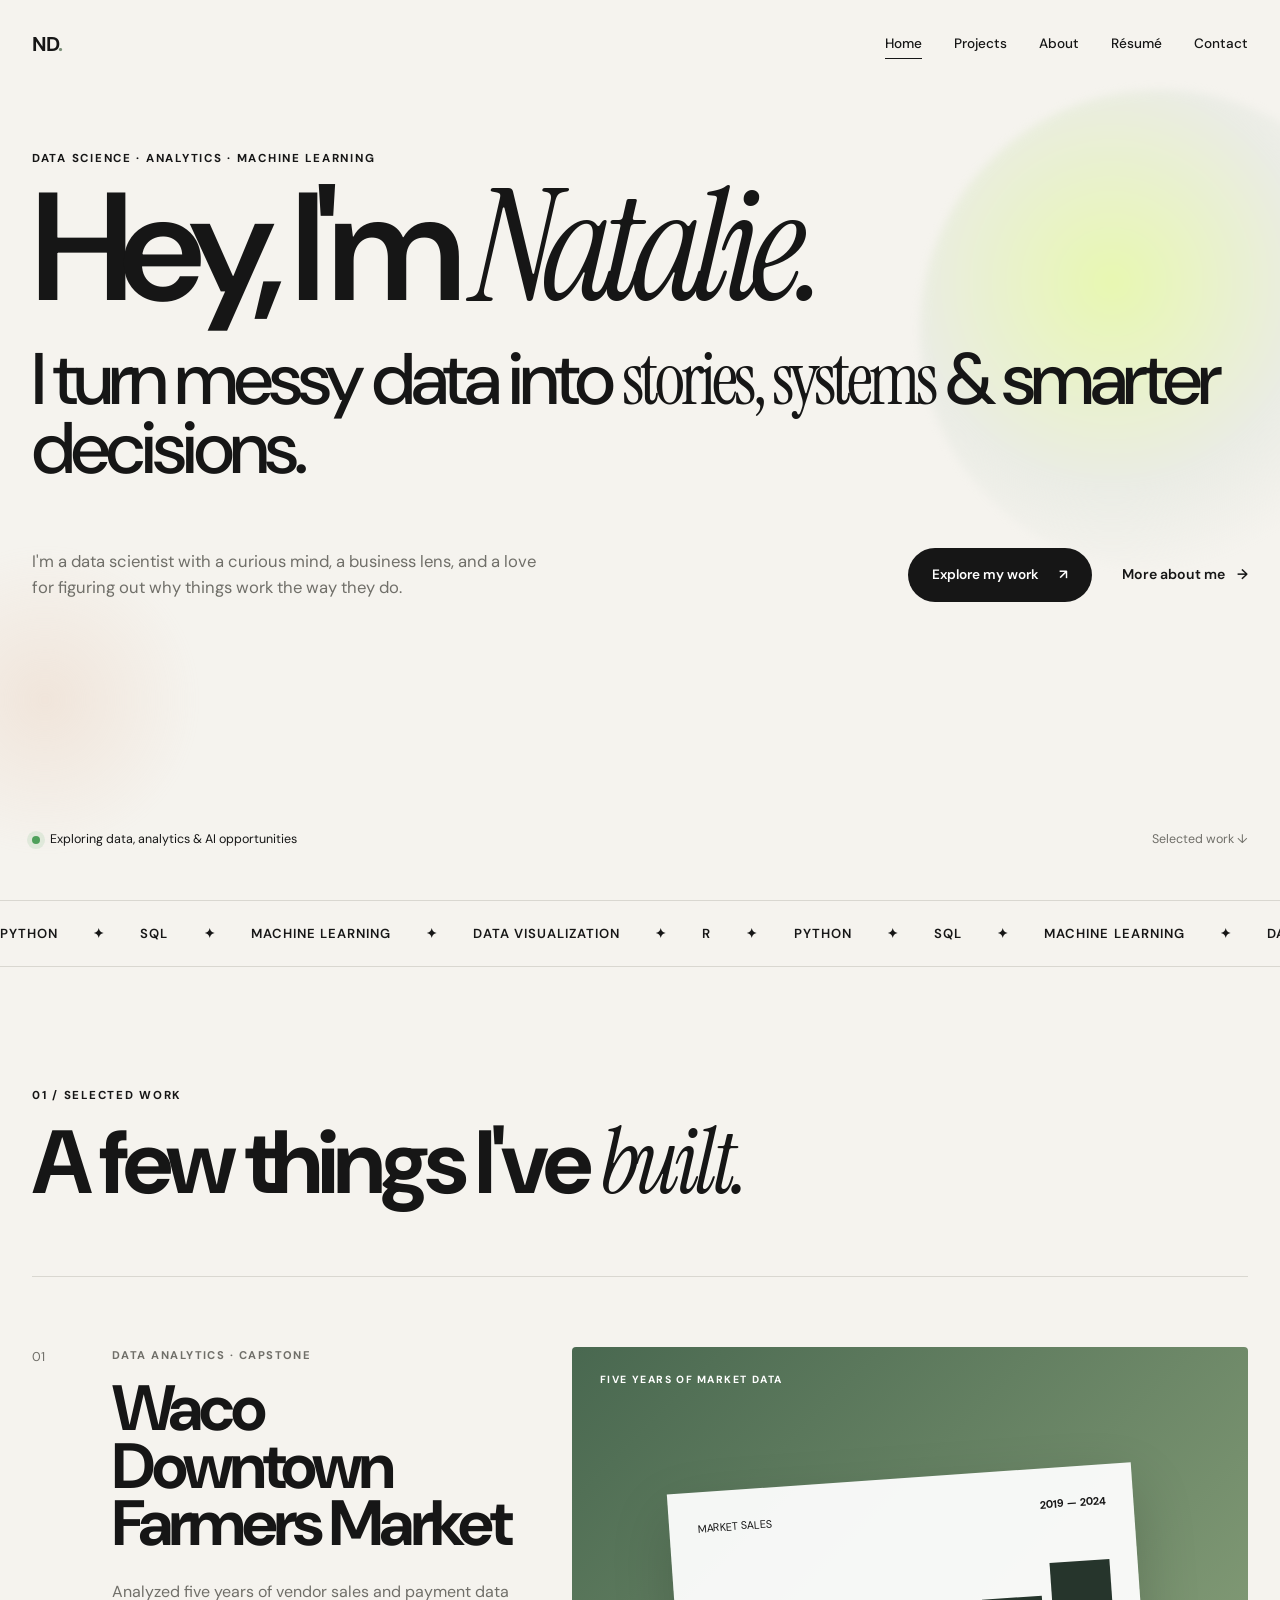
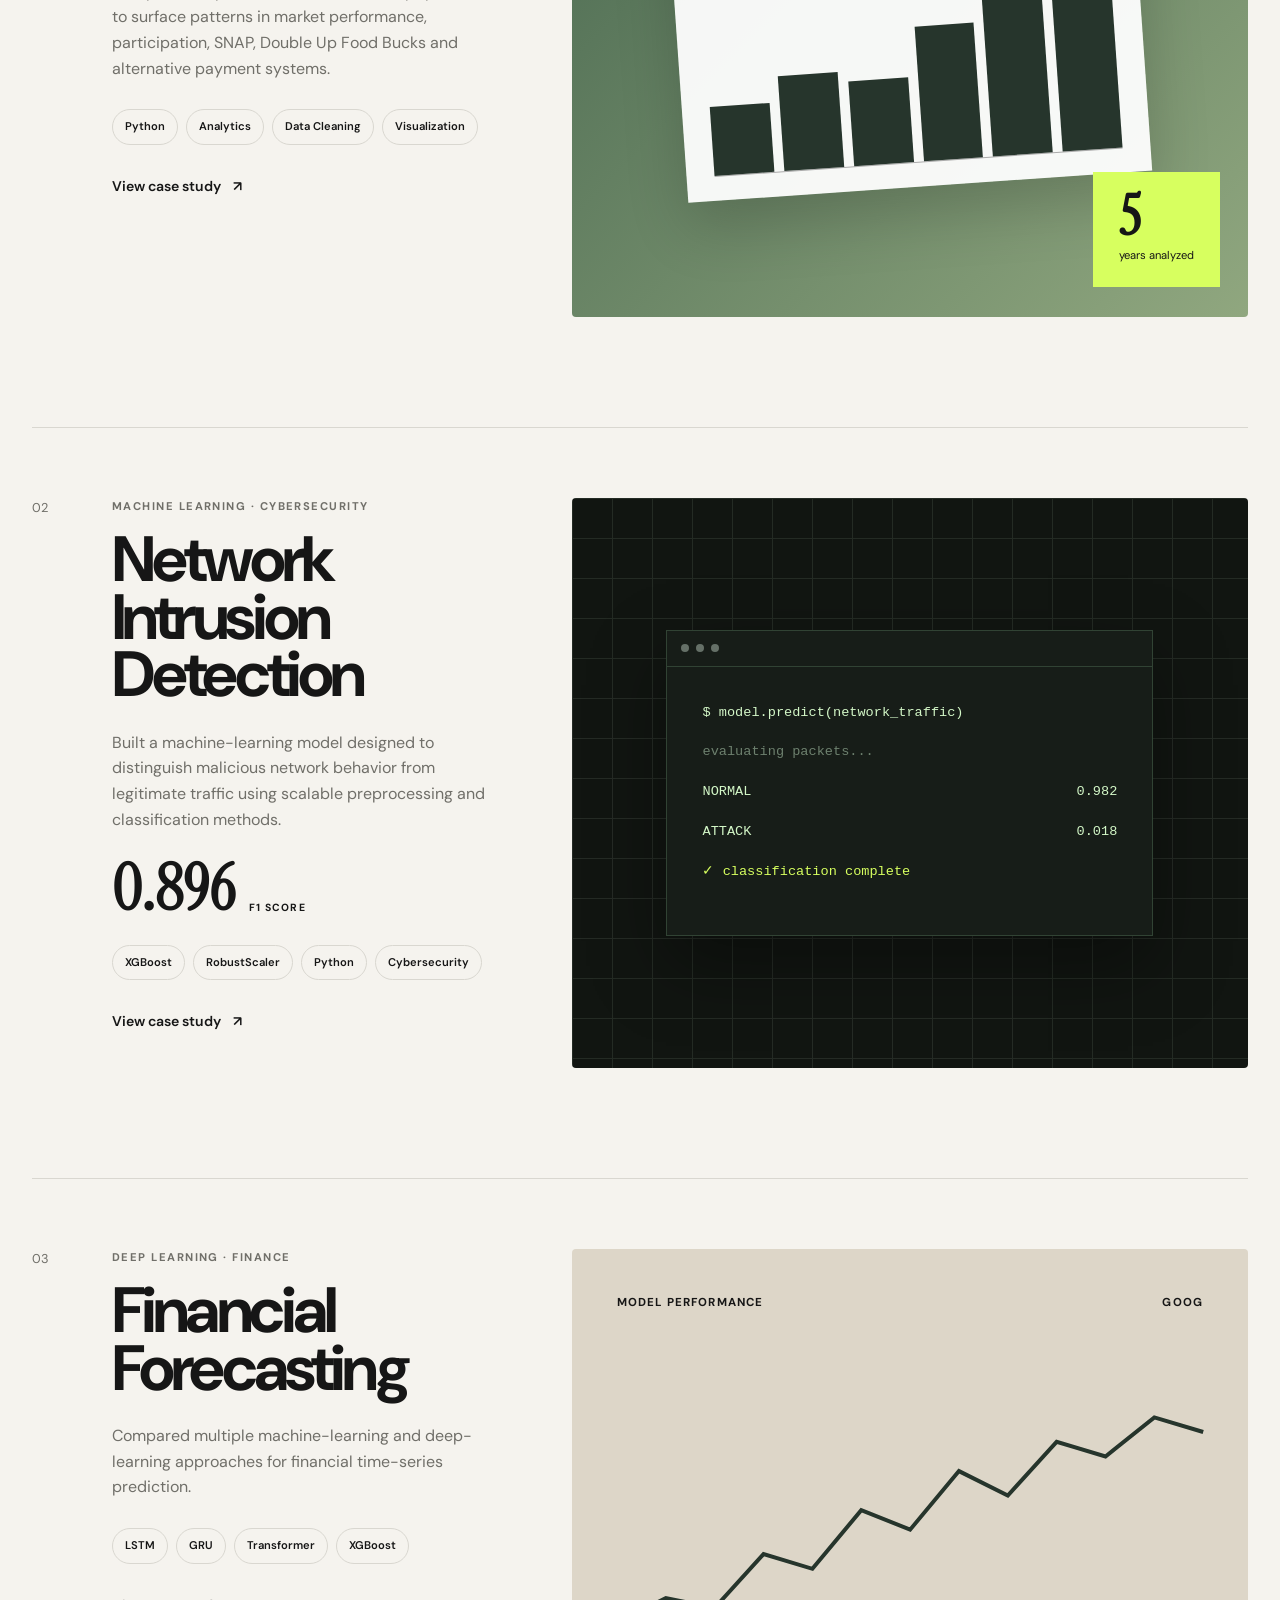
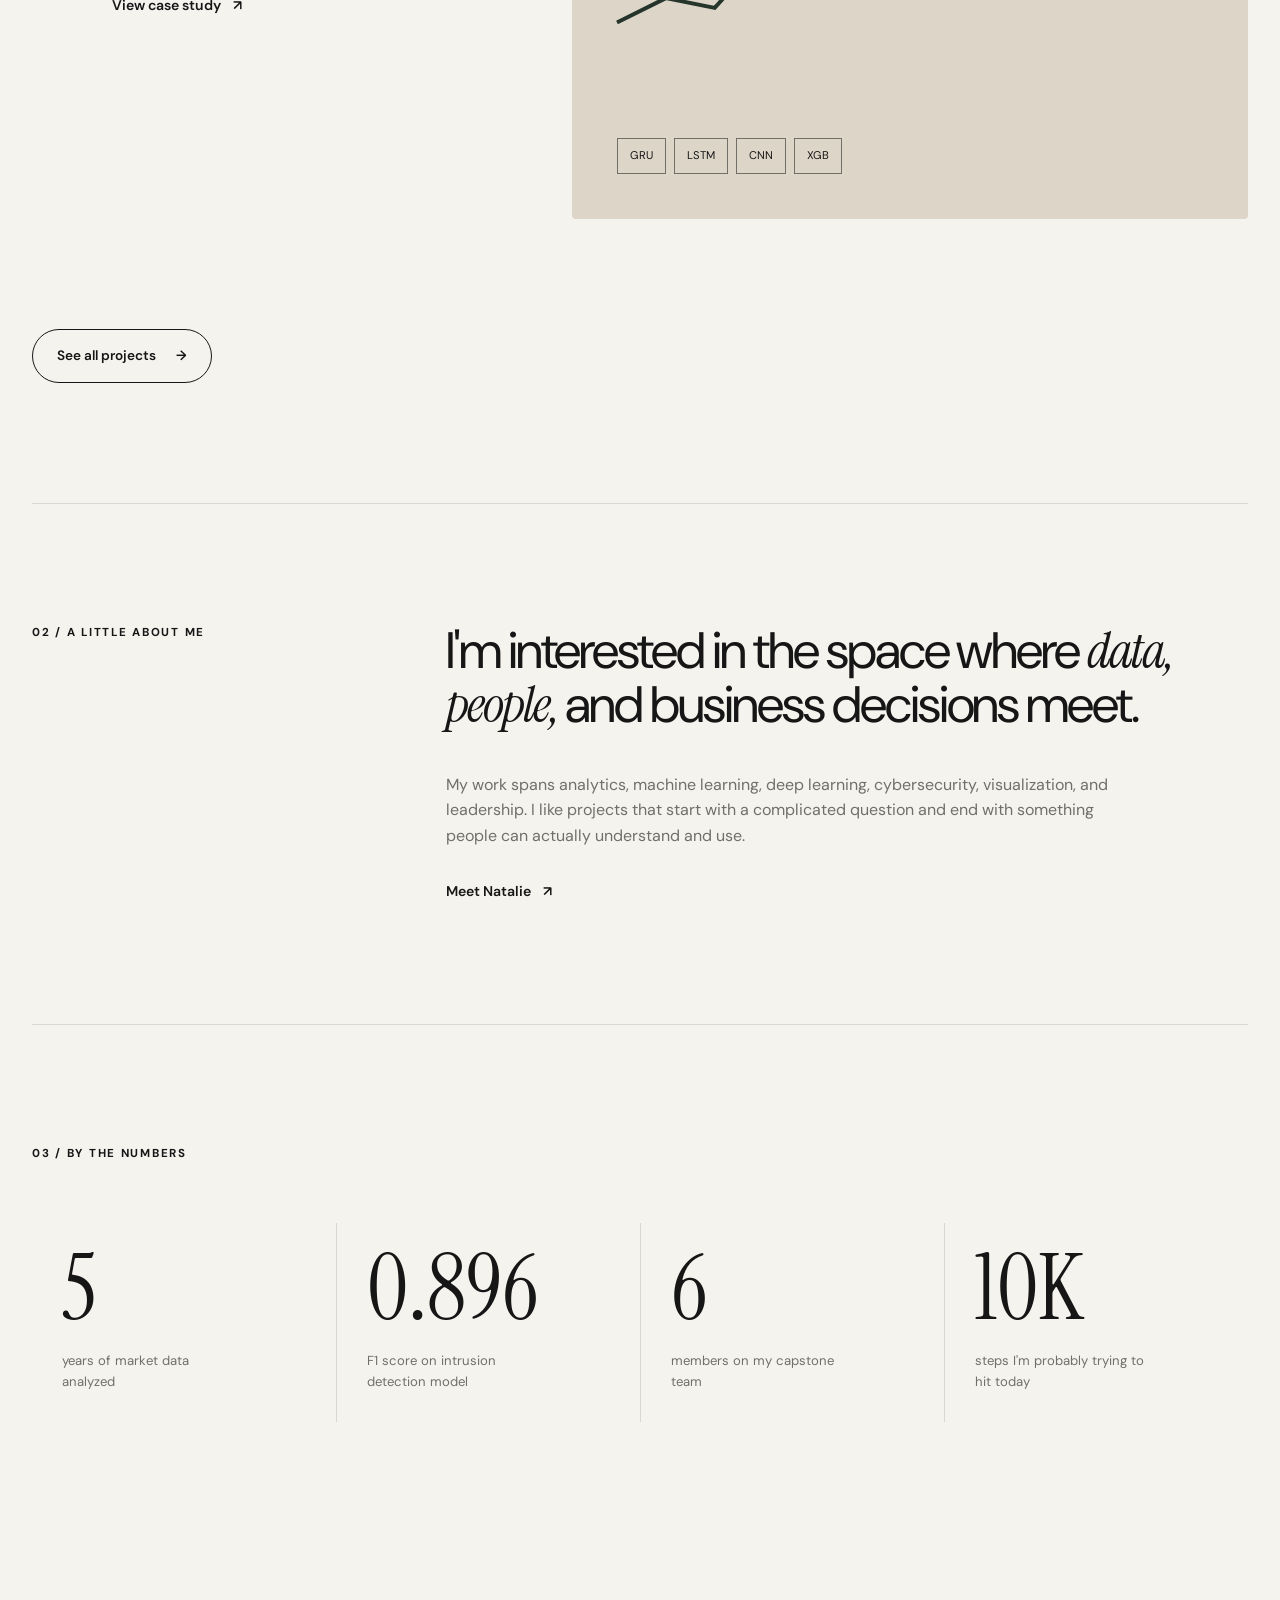
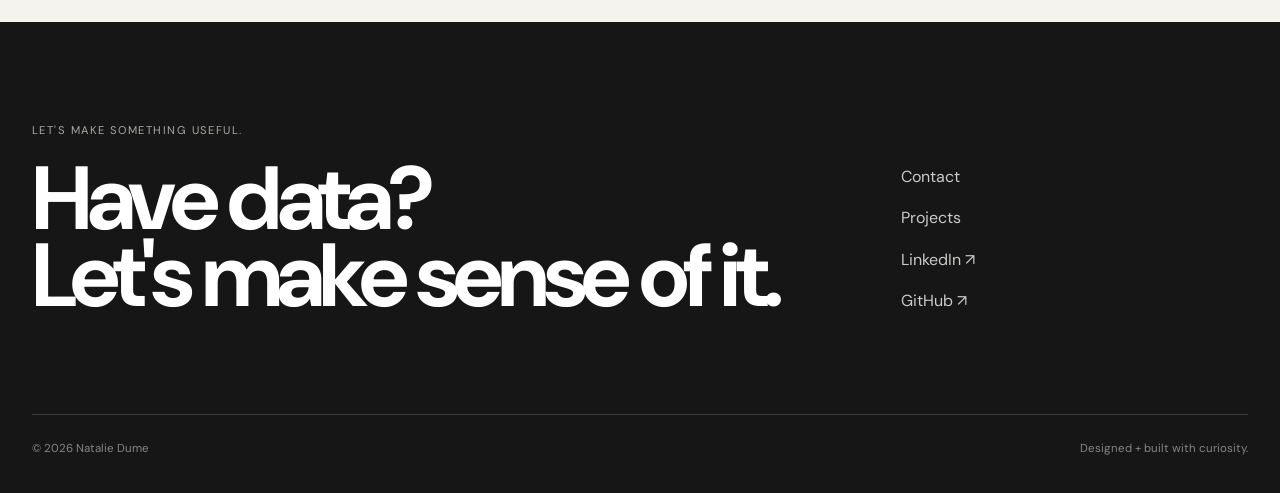
==== index.html @ fc9cfb9f "Add files via upload" ====
<!DOCTYPE html>
    <html lang="en">

    <head>
        <meta charset="UTF-8">

        <meta
            name="viewport"
            content="width=device-width, initial-scale=1.0"
        >

        <title>Natalie Dume | Data Scientist</title>

        <meta
            name="description"
            content="Portfolio of Natalie Dume — data science, analytics and machine learning."
        >

        <meta name="author" content="Natalie Dume">
        <meta name="robots" content="index, follow">
        <meta name="theme-color" content="#f5f3ee">
        <meta property="og:title" content="Natalie Dume | Data Scientist">
        <meta property="og:description" content="Portfolio of Natalie Dume — data science, analytics and machine learning.">
        <meta property="og:type" content="website">

        <link rel="preconnect" href="https://fonts.googleapis.com">
        <link rel="preconnect" href="https://fonts.gstatic.com" crossorigin>

        <link
            href="https://fonts.googleapis.com/css2?family=DM+Sans:wght@400;500;600;700&family=Instrument+Serif:ital@0;1&display=swap"
            rel="stylesheet"
        >

        <link rel="stylesheet" href="style.css">
    </head>

    <body>

        <a class="skip-link" href="#main-content">Skip to content</a>


    <header class="site-header">
        <div class="nav-container">
            <a href="index.html" class="logo" aria-label="Natalie Dume home">
                ND<span>.</span>
            </a>

            <button
                class="menu-button"
                id="menuButton"
                aria-label="Open navigation"
                aria-expanded="false"
            >
                <span></span>
                <span></span>
            </button>

            <nav class="nav-links" id="navLinks">

        <a href="index.html" class="nav-link active">
            Home
        </a>

        <a href="projects.html" class="nav-link ">
            Projects
        </a>

        <a href="about.html" class="nav-link ">
            About
        </a>

        <a href="resume.html" class="nav-link ">
            Résumé
        </a>

        <a href="contact.html" class="nav-link ">
            Contact
        </a>

            </nav>
        </div>
    </header>


        <main id="main-content">

<section class="hero">

    <div class="hero-orb hero-orb-one"></div>
    <div class="hero-orb hero-orb-two"></div>

    <div class="hero-content reveal">

        <p class="eyebrow hero-eyebrow">
            DATA SCIENCE · ANALYTICS · MACHINE LEARNING
        </p>

        <h1>
            Hey, I'm
            <span class="serif italic">Natalie.</span>
        </h1>

        <h2>
            I turn messy data into
            <span class="serif">stories, systems</span>
            & smarter decisions.
        </h2>

        <div class="hero-bottom">

            <p class="hero-description">
                I'm a data scientist with a curious mind,
                a business lens, and a love for figuring out
                why things work the way they do.
            </p>

            <div class="hero-actions">

                <a href="projects.html" class="button button-dark">
                    Explore my work
                    <span>↗</span>
                </a>

                <a href="about.html" class="text-link">
                    More about me
                    <span>→</span>
                </a>

            </div>

        </div>

    </div>

    <div class="hero-footer reveal">

        <div class="availability">
            <span class="status-dot"></span>
            Exploring data, analytics & AI opportunities
        </div>

        <a href="#selected-work" class="scroll-link">
            Selected work ↓
        </a>

    </div>

</section>


<section class="marquee-section">

    <div class="marquee">
        <div class="marquee-track">

            <span>PYTHON</span>
            <span>✦</span>
            <span>SQL</span>
            <span>✦</span>
            <span>MACHINE LEARNING</span>
            <span>✦</span>
            <span>DATA VISUALIZATION</span>
            <span>✦</span>
            <span>R</span>
            <span>✦</span>

            <span>PYTHON</span>
            <span>✦</span>
            <span>SQL</span>
            <span>✦</span>
            <span>MACHINE LEARNING</span>
            <span>✦</span>
            <span>DATA VISUALIZATION</span>
            <span>✦</span>
            <span>R</span>
            <span>✦</span>

        </div>
    </div>

</section>


<section class="selected-work section" id="selected-work">

    <div class="section-heading reveal">

        <p class="eyebrow">
            01 / SELECTED WORK
        </p>

        <h2>
            A few things I've
            <span class="serif italic">built.</span>
        </h2>

    </div>


    <!-- PROJECT 1 -->

    <article class="featured-project reveal">

        <div class="featured-project-copy">

            <div class="project-number">
                01
            </div>

            <div>

                <p class="project-type">
                    DATA ANALYTICS · CAPSTONE
                </p>

                <h3>
                    Waco Downtown<br>
                    Farmers Market
                </h3>

                <p>
                    Analyzed five years of vendor sales and
                    payment data to surface patterns in market
                    performance, participation, SNAP, Double Up
                    Food Bucks and alternative payment systems.
                </p>

                <div class="tags">
                    <span>Python</span>
                    <span>Analytics</span>
                    <span>Data Cleaning</span>
                    <span>Visualization</span>
                </div>

                <a href="projects.html#farmers-market" class="arrow-link">
                    View case study
                    <span>↗</span>
                </a>

            </div>

        </div>


        <div class="project-visual farmers-visual">

            <div class="visual-label">
                FIVE YEARS OF MARKET DATA
            </div>

            <div class="chart-card">

                <div class="chart-top">
                    <span>MARKET SALES</span>
                    <strong>2019 — 2024</strong>
                </div>

                <div class="bar-chart">
                    <span style="height: 35%"></span>
                    <span style="height: 48%"></span>
                    <span style="height: 43%"></span>
                    <span style="height: 68%"></span>
                    <span style="height: 79%"></span>
                    <span style="height: 95%"></span>
                </div>

            </div>

            <div class="floating-stat">
                <strong>5</strong>
                <span>years analyzed</span>
            </div>

        </div>

    </article>


    <!-- PROJECT 2 -->

    <article class="featured-project reverse reveal">

        <div class="featured-project-copy">

            <div class="project-number">
                02
            </div>

            <div>

                <p class="project-type">
                    MACHINE LEARNING · CYBERSECURITY
                </p>

                <h3>
                    Network Intrusion<br>
                    Detection
                </h3>

                <p>
                    Built a machine-learning model designed to
                    distinguish malicious network behavior from
                    legitimate traffic using scalable preprocessing
                    and classification methods.
                </p>

                <div class="big-stat">
                    <strong>0.896</strong>
                    <span>F1 SCORE</span>
                </div>

                <div class="tags">
                    <span>XGBoost</span>
                    <span>RobustScaler</span>
                    <span>Python</span>
                    <span>Cybersecurity</span>
                </div>

                <a href="projects.html#intrusion" class="arrow-link">
                    View case study
                    <span>↗</span>
                </a>

            </div>

        </div>


        <div class="project-visual cyber-visual">

            <div class="terminal">

                <div class="terminal-header">
                    <span></span>
                    <span></span>
                    <span></span>
                </div>

                <div class="terminal-body">

                    <p>$ model.predict(network_traffic)</p>
                    <p class="terminal-muted">
                        evaluating packets...
                    </p>

                    <p>
                        NORMAL
                        <span class="terminal-value">0.982</span>
                    </p>

                    <p>
                        ATTACK
                        <span class="terminal-value">0.018</span>
                    </p>

                    <p class="terminal-success">
                        ✓ classification complete
                    </p>

                </div>

            </div>

            <div class="network-grid"></div>

        </div>

    </article>


    <!-- PROJECT 3 -->

    <article class="featured-project reveal">

        <div class="featured-project-copy">

            <div class="project-number">
                03
            </div>

            <div>

                <p class="project-type">
                    DEEP LEARNING · FINANCE
                </p>

                <h3>
                    Financial<br>
                    Forecasting
                </h3>

                <p>
                    Compared multiple machine-learning and
                    deep-learning approaches for financial
                    time-series prediction.
                </p>

                <div class="tags">
                    <span>LSTM</span>
                    <span>GRU</span>
                    <span>Transformer</span>
                    <span>XGBoost</span>
                </div>

                <a href="projects.html#finance" class="arrow-link">
                    View case study
                    <span>↗</span>
                </a>

            </div>

        </div>


        <div class="project-visual finance-visual">

            <div class="finance-header">
                <span>MODEL PERFORMANCE</span>
                <span>GOOG</span>
            </div>

            <svg
                viewBox="0 0 600 300"
                class="line-chart"
                aria-label="Decorative financial chart"
            >
                <polyline
                    points="
                    0,250
                    50,225
                    100,235
                    150,180
                    200,195
                    250,135
                    300,155
                    350,95
                    400,120
                    450,65
                    500,80
                    550,40
                    600,55
                    "
                />
            </svg>

            <div class="model-chips">
                <span>GRU</span>
                <span>LSTM</span>
                <span>CNN</span>
                <span>XGB</span>
            </div>

        </div>

    </article>


    <div class="center-button reveal">

        <a href="projects.html" class="button button-outline">
            See all projects
            <span>→</span>
        </a>

    </div>

</section>


<section class="home-about section">

    <div class="home-about-grid reveal">

        <p class="eyebrow">
            02 / A LITTLE ABOUT ME
        </p>

        <div>

            <p class="large-copy">
                I'm interested in the space where
                <span class="serif italic">data, people,</span>
                and business decisions meet.
            </p>

            <p class="home-about-description">
                My work spans analytics, machine learning,
                deep learning, cybersecurity, visualization,
                and leadership. I like projects that start with
                a complicated question and end with something
                people can actually understand and use.
            </p>

            <a href="about.html" class="arrow-link">
                Meet Natalie
                <span>↗</span>
            </a>

        </div>

    </div>

</section>


<section class="numbers-section section">

    <p class="eyebrow reveal">
        03 / BY THE NUMBERS
    </p>

    <div class="numbers-grid">

        <div class="number-item reveal">
            <strong data-count="5">5</strong>
            <p>years of market data analyzed</p>
        </div>

        <div class="number-item reveal">
            <strong>0.896</strong>
            <p>F1 score on intrusion detection model</p>
        </div>

        <div class="number-item reveal">
            <strong>6</strong>
            <p>members on my capstone team</p>
        </div>

        <div class="number-item reveal">
            <strong>10K</strong>
            <p>steps I'm probably trying to hit today</p>
        </div>

    </div>

</section>

        </main>


    <footer class="site-footer">
        <div class="footer-inner">

            <div>
                <p class="footer-eyebrow">LET'S MAKE SOMETHING USEFUL.</p>
                <h2>Have data?<br>Let's make sense of it.</h2>
            </div>

            <div class="footer-links">
                <a href="contact.html">Contact</a>
                <a href="projects.html">Projects</a>

                <!-- Replace # with your real LinkedIn -->
                <a href="https://www.linkedin.com/in/nataliedume" target="_blank" rel="noopener noreferrer">LinkedIn ↗</a>

                <!-- Replace # with your real GitHub -->
                <a href="https://github.com/nataliedume" target="_blank" rel="noopener noreferrer">GitHub ↗</a>
            </div>

        </div>

        <div class="footer-bottom">
            <p>© <span id="year"></span> Natalie Dume</p>
            <p>Designed + built with curiosity.</p>
        </div>
    </footer>


        <script src="script.js"></script>

    </body>
    </html>
---- style.css ----
/* ==========================================================
   NATALIE DUME — PORTFOLIO
   ========================================================== */


/* =======================
   VARIABLES
   ======================= */

:root {
    --bg: #f5f3ee;
    --bg-light: #fbfaf7;
    --text: #161616;
    --muted: #706f69;
    --border: #d9d7d0;

    --sage: #7a8f78;
    --sage-light: #dce3d9;
    --forest: #26352c;

    --lime: #d7ff5f;

    --white: #ffffff;
    --black: #111111;

    --serif: "Instrument Serif", Georgia, serif;
    --sans: "DM Sans", Arial, sans-serif;

    --max-width: 1440px;
}


/* =======================
   RESET
   ======================= */

* {
    box-sizing: border-box;
    margin: 0;
    padding: 0;
}

html {
    scroll-behavior: smooth;
}

body {
    font-family: var(--sans);
    background: var(--bg);
    color: var(--text);
    line-height: 1.6;
    overflow-x: hidden;
}

a {
    color: inherit;
    text-decoration: none;
}

button {
    font: inherit;
}

img {
    max-width: 100%;
}

::selection {
    background: var(--lime);
    color: var(--black);
}


/* =======================
   TYPOGRAPHY
   ======================= */

.serif {
    font-family: var(--serif);
    font-weight: 400;
}

.italic {
    font-style: italic;
}

.eyebrow {
    font-size: 0.72rem;
    font-weight: 700;
    letter-spacing: 0.15em;
    text-transform: uppercase;
}

.large-copy {
    font-size: clamp(2rem, 4vw, 4.5rem);
    line-height: 1.05;
    letter-spacing: -0.04em;
}


/* =======================
   NAVIGATION
   ======================= */

.site-header {
    position: fixed;
    top: 0;
    left: 0;
    right: 0;
    z-index: 1000;

    transition:
        background 0.3s ease,
        border-color 0.3s ease,
        backdrop-filter 0.3s ease;
}

.site-header.scrolled {
    background: rgba(245, 243, 238, 0.82);
    backdrop-filter: blur(18px);
    -webkit-backdrop-filter: blur(18px);
    border-bottom: 1px solid rgba(0, 0, 0, 0.07);
}

.nav-container {
    width: min(calc(100% - 64px), var(--max-width));
    margin: auto;
    height: 88px;

    display: flex;
    align-items: center;
    justify-content: space-between;
}

.logo {
    font-size: 1.25rem;
    font-weight: 700;
    letter-spacing: -0.04em;
}

.logo span {
    color: var(--sage);
}

.nav-links {
    display: flex;
    align-items: center;
    gap: 32px;
}

.nav-link {
    font-size: 0.85rem;
    font-weight: 500;

    position: relative;
}

.nav-link::after {
    content: "";
    position: absolute;

    left: 0;
    bottom: -4px;

    width: 100%;
    height: 1px;

    background: var(--text);

    transform: scaleX(0);
    transform-origin: right;

    transition: transform 0.25s ease;
}

.nav-link:hover::after,
.nav-link.active::after {
    transform: scaleX(1);
    transform-origin: left;
}

.menu-button {
    display: none;

    width: 40px;
    height: 40px;

    border: 0;
    background: transparent;

    cursor: pointer;
}

.menu-button span {
    display: block;
    width: 24px;
    height: 1px;
    background: var(--text);

    margin: 6px auto;

    transition: 0.3s;
}


/* =======================
   GENERIC LAYOUT
   ======================= */

.section {
    width: min(calc(100% - 64px), var(--max-width));
    margin: auto;
    padding: 120px 0;
}

.section-heading {
    margin-bottom: 72px;
}

.section-heading h2 {
    max-width: 950px;

    font-size: clamp(3.5rem, 7vw, 8rem);
    line-height: 0.9;
    letter-spacing: -0.06em;

    margin-top: 18px;
}


/* =======================
   BUTTONS / LINKS
   ======================= */

.button {
    min-height: 54px;
    padding: 0 24px;

    display: inline-flex;
    align-items: center;
    justify-content: center;
    gap: 20px;

    border-radius: 100px;

    font-size: 0.85rem;
    font-weight: 600;

    transition:
        transform 0.2s ease,
        background 0.2s ease,
        color 0.2s ease;
}

.button:hover {
    transform: translateY(-3px);
}

.button-dark {
    background: var(--text);
    color: var(--white);
}

.button-dark:hover {
    background: var(--forest);
}

.button-outline {
    border: 1px solid var(--text);
}

.button-outline:hover {
    background: var(--text);
    color: white;
}

.text-link,
.arrow-link {
    display: inline-flex;
    align-items: center;
    gap: 12px;

    font-size: 0.88rem;
    font-weight: 600;
}

.text-link span,
.arrow-link span {
    transition: transform 0.2s ease;
}

.text-link:hover span,
.arrow-link:hover span {
    transform: translate(4px, -2px);
}


/* =======================
   HERO
   ======================= */

.hero {
    min-height: 100svh;
    position: relative;

    display: flex;
    flex-direction: column;
    justify-content: center;

    padding:
        150px max(32px, calc((100vw - var(--max-width)) / 2))
        50px;

    overflow: hidden;
}

.hero-content,
.hero-footer {
    position: relative;
    z-index: 2;
}

.hero-eyebrow {
    margin-bottom: 22px;
}

.hero h1 {
    font-size: clamp(4.8rem, 12vw, 12.5rem);
    line-height: 0.76;
    letter-spacing: -0.075em;
    font-weight: 600;
}

.hero h2 {
    max-width: 1200px;

    font-size: clamp(2.3rem, 5.7vw, 6.2rem);
    line-height: 0.95;
    letter-spacing: -0.055em;
    font-weight: 500;

    margin-top: 38px;
}

.hero-bottom {
    margin-top: 64px;

    display: grid;
    grid-template-columns: 1fr 1fr;
    gap: 60px;
}

.hero-description {
    max-width: 520px;

    font-size: clamp(1rem, 1.3vw, 1.25rem);
    color: var(--muted);
}

.hero-actions {
    display: flex;
    align-items: center;
    justify-content: flex-end;
    gap: 30px;
}

.hero-footer {
    margin-top: auto;
    padding-top: 80px;

    display: flex;
    justify-content: space-between;
    align-items: flex-end;

    font-size: 0.78rem;
}

.availability {
    display: flex;
    align-items: center;
    gap: 10px;
}

.status-dot {
    width: 8px;
    height: 8px;

    background: #4fa05b;
    border-radius: 50%;

    box-shadow: 0 0 0 5px rgba(79,160,91,.12);
}

.scroll-link {
    color: var(--muted);
}


/* decorative hero blobs */

.hero-orb {
    position: absolute;
    border-radius: 50%;
    filter: blur(5px);
    pointer-events: none;
}

.hero-orb-one {
    width: 480px;
    height: 480px;

    right: -120px;
    top: 10%;

    background:
        radial-gradient(
            circle at 40% 40%,
            var(--lime),
            var(--sage-light) 50%,
            transparent 73%
        );

    opacity: 0.42;

    animation: floatOrb 10s ease-in-out infinite;
}

.hero-orb-two {
    width: 310px;
    height: 310px;

    left: -110px;
    bottom: 5%;

    background:
        radial-gradient(
            circle,
            #e8cbb7,
            transparent 70%
        );

    opacity: 0.35;

    animation: floatOrb 12s ease-in-out infinite reverse;
}

@keyframes floatOrb {

    0%,
    100% {
        transform: translateY(0) scale(1);
    }

    50% {
        transform: translateY(-40px) scale(1.05);
    }
}


/* =======================
   MARQUEE
   ======================= */

.marquee-section {
    border-top: 1px solid var(--border);
    border-bottom: 1px solid var(--border);

    overflow: hidden;

    padding: 22px 0;
}

.marquee {
    overflow: hidden;
}

.marquee-track {
    width: max-content;

    display: flex;
    gap: 35px;

    font-size: 0.82rem;
    font-weight: 600;
    letter-spacing: 0.08em;

    animation: marquee 26s linear infinite;
}

@keyframes marquee {
    to {
        transform: translateX(-50%);
    }
}


/* =======================
   FEATURED PROJECTS
   ======================= */

.featured-project {
    display: grid;
    grid-template-columns: 0.85fr 1.15fr;
    gap: 40px;

    border-top: 1px solid var(--border);

    padding: 70px 0 110px;
}

.featured-project.reverse {
    grid-template-columns: 0.85fr 1.15fr;
}

.featured-project-copy {
    display: grid;
    grid-template-columns: 60px 1fr;
    gap: 20px;

    padding-right: 20px;
}

.project-number,
.case-number {
    color: var(--muted);
    font-size: 0.8rem;
}

.project-type {
    font-size: 0.7rem;
    letter-spacing: 0.13em;
    font-weight: 700;

    margin-bottom: 15px;
}

.featured-project-copy h3 {
    font-size: clamp(2.7rem, 5vw, 5.8rem);
    line-height: 0.9;
    letter-spacing: -0.06em;

    margin-bottom: 26px;
}

.featured-project-copy p {
    max-width: 480px;
    color: var(--muted);
}

.tags {
    display: flex;
    flex-wrap: wrap;
    gap: 8px;

    margin: 28px 0;
}

.tags span {
    padding: 8px 12px;

    border: 1px solid var(--border);
    border-radius: 100px;

    font-size: 0.7rem;
    font-weight: 600;
}

.project-visual {
    min-height: 570px;
    border-radius: 4px;

    position: relative;

    overflow: hidden;

    transition: transform 0.45s cubic-bezier(.2,.7,.2,1);
}

.project-visual:hover {
    transform: scale(0.985);
}


/* Farmers market */

.farmers-visual {
    background:
        linear-gradient(
            135deg,
            #496850,
            #90a77f
        );

    padding: 40px;

    display: flex;
    align-items: center;
    justify-content: center;
}

.visual-label {
    position: absolute;

    top: 25px;
    left: 28px;

    color: white;

    font-size: 0.65rem;
    font-weight: 700;
    letter-spacing: 0.15em;
}

.chart-card {
    width: 78%;
    height: 63%;

    padding: 28px;

    background: rgba(255,255,255,.94);

    box-shadow: 0 25px 60px rgba(0,0,0,.18);

    transform: rotate(-4deg);
}

.chart-top {
    display: flex;
    justify-content: space-between;

    font-size: 0.68rem;

    margin-bottom: 40px;
}

.bar-chart {
    height: 200px;

    display: flex;
    align-items: flex-end;
    gap: 10px;

    border-bottom: 1px solid #aaa;
}

.bar-chart span {
    flex: 1;
    background: var(--forest);
}

.floating-stat {
    position: absolute;

    right: 28px;
    bottom: 30px;

    background: var(--lime);

    padding: 22px 26px;

    display: flex;
    flex-direction: column;
}

.floating-stat strong {
    font-family: var(--serif);
    font-size: 3.5rem;
    line-height: 0.8;
}

.floating-stat span {
    font-size: 0.7rem;
    margin-top: 8px;
}


/* cybersecurity */

.cyber-visual {
    background: #111511;

    display: flex;
    align-items: center;
    justify-content: center;
}

.terminal {
    width: 72%;

    background: #171d18;
    color: #d3f7c7;

    border: 1px solid #314334;

    position: relative;
    z-index: 2;

    box-shadow: 0 30px 70px rgba(0,0,0,.35);
}

.terminal-header {
    height: 36px;

    display: flex;
    align-items: center;
    gap: 7px;

    padding: 0 14px;

    border-bottom: 1px solid #314334;
}

.terminal-header span {
    width: 8px;
    height: 8px;

    border-radius: 50%;
    background: #657067;
}

.terminal-body {
    padding: 35px;

    font-family: monospace;
    font-size: 0.85rem;
}

.terminal-body p {
    margin-bottom: 18px;
}

.terminal-muted {
    color: #6d806e;
}

.terminal-value {
    float: right;
}

.terminal-success {
    color: var(--lime);
}

.network-grid {
    position: absolute;
    inset: 0;

    opacity: 0.18;

    background-image:
        linear-gradient(#809182 1px, transparent 1px),
        linear-gradient(90deg, #809182 1px, transparent 1px);

    background-size: 40px 40px;
}


/* Finance */

.finance-visual {
    background: #ddd6c8;
    padding: 45px;

    display: flex;
    flex-direction: column;
}

.finance-header {
    display: flex;
    justify-content: space-between;

    font-size: 0.72rem;
    font-weight: 700;
    letter-spacing: .1em;
}

.line-chart {
    width: 100%;
    flex: 1;

    overflow: visible;
}

.line-chart polyline {
    fill: none;
    stroke: var(--forest);
    stroke-width: 4;

    vector-effect: non-scaling-stroke;
}

.model-chips {
    display: flex;
    gap: 8px;
}

.model-chips span {
    padding: 8px 12px;

    border: 1px solid #716e67;

    font-size: .7rem;
}

.big-stat {
    display: flex;
    align-items: flex-end;
    gap: 14px;

    margin-top: 30px;
}

.big-stat strong {
    font-family: var(--serif);
    font-size: 4rem;
    line-height: .85;
}

.big-stat span {
    font-size: .65rem;
    font-weight: 700;
    letter-spacing: .12em;
}


/* =======================
   HOME ABOUT
   ======================= */

.home-about {
    border-top: 1px solid var(--border);
}

.home-about-grid {
    display: grid;
    grid-template-columns: .6fr 1.4fr;
    gap: 70px;
}

.home-about-description {
    max-width: 680px;

    color: var(--muted);

    margin: 40px 0 30px;
}


/* =======================
   NUMBERS
   ======================= */

.numbers-section {
    border-top: 1px solid var(--border);
}

.numbers-grid {
    display: grid;
    grid-template-columns: repeat(4, 1fr);

    margin-top: 60px;
}

.number-item {
    padding: 30px;

    border-left: 1px solid var(--border);
}

.number-item:first-child {
    border-left: 0;
}

.number-item strong {
    display: block;

    font-family: var(--serif);
    font-size: clamp(4rem, 7vw, 7rem);
    font-weight: 400;
    line-height: .8;

    margin-bottom: 25px;
}

.number-item p {
    max-width: 170px;

    color: var(--muted);

    font-size: .82rem;
}


/* =======================
   PAGE HERO
   ======================= */

.page-hero {
    width: min(calc(100% - 64px), var(--max-width));
    margin: auto;

    min-height: 70vh;

    display: flex;
    align-items: flex-end;

    padding: 180px 0 90px;
}

.page-hero h1 {
    max-width: 1200px;

    font-size: clamp(5rem, 10vw, 11rem);
    line-height: .79;
    letter-spacing: -.07em;

    margin-top: 22px;
}

.page-intro {
    max-width: 650px;

    margin-top: 48px;

    color: var(--muted);

    font-size: 1.15rem;
}


/* =======================
   PROJECT ARCHIVE
   ======================= */

.project-list {
    padding-top: 0;
}

.case-study {
    display: grid;
    grid-template-columns: 70px 1fr;
    gap: 24px;

    border-top: 1px solid var(--border);

    padding: 80px 0 140px;
}

.case-heading {
    display: flex;
    justify-content: space-between;
    gap: 30px;

    margin-bottom: 55px;
}

.case-heading h2 {
    font-size: clamp(3.2rem, 6vw, 7rem);
    line-height: .88;
    letter-spacing: -.06em;
}

.case-year {
    color: var(--muted);

    font-size: .8rem;
}

.case-visual {
    min-height: 600px;

    margin-bottom: 60px;

    overflow: hidden;

    position: relative;
}

.case-info {
    display: grid;
    grid-template-columns: 1fr 1fr;
    gap: 60px;

    margin-bottom: 24px;
}

.case-info h3 {
    font-size: .8rem;
    text-transform: uppercase;
    letter-spacing: .1em;

    margin-bottom: 14px;
}

.case-info p {
    max-width: 530px;
    color: var(--muted);
}


/* Farmers case */

.farmers-case {
    background: #738f70;

    display: grid;
    place-items: center;

    padding: 55px;
}

.dashboard {
    width: 85%;
    background: #f8f5e9;

    padding: 30px;

    box-shadow: 0 30px 70px rgba(0,0,0,.15);
}

.dashboard-nav {
    display: flex;
    justify-content: space-between;

    padding-bottom: 20px;
    border-bottom: 1px solid #bdb8aa;

    font-size: .7rem;
    font-weight: 700;
}

.dashboard-grid {
    display: grid;
    grid-template-columns: repeat(3, 1fr);
    gap: 15px;

    margin-top: 25px;
}

.dashboard-stat {
    border: 1px solid #c8c2b3;

    padding: 20px;
}

.dashboard-stat small {
    display: block;

    color: #7c786f;

    font-size: .6rem;
}

.dashboard-stat strong {
    display: block;
    margin-top: 4px;
}

.dashboard-chart {
    height: 270px;

    display: flex;
    align-items: flex-end;
    gap: 13px;

    margin-top: 35px;

    border-bottom: 1px solid #8f8b82;
}

.dashboard-chart span {
    flex: 1;

    background: var(--forest);
}


/* Cyber case */

.cyber-case {
    background: #101510;
    color: #d2f9ce;

    display: grid;
    grid-template-columns: 1fr 1fr;
    align-items: center;

    padding: 70px;
}

.cyber-score small {
    display: block;

    font-family: monospace;
    color: #6a816c;
}

.cyber-score strong {
    font-family: var(--serif);
    font-weight: 400;
    font-size: clamp(7rem, 13vw, 14rem);
    line-height: .8;
}

.packet-list {
    border-top: 1px solid #364338;
}

.packet-list p {
    display: flex;
    justify-content: space-between;

    padding: 18px 0;

    border-bottom: 1px solid #364338;

    font-family: monospace;
    font-size: .8rem;
}

.packet-list span {
    color: #88c28d;
}

.packet-list .attack {
    color: #ffc477;
}


/* Financial case */

.finance-case {
    background: #dad4c7;

    padding: 50px;

    display: flex;
    flex-direction: column;
}

.ticker {
    display: flex;
    justify-content: space-between;

    font-size: 1rem;
    font-weight: 700;
}

.ticker span {
    font-size: .65rem;
    letter-spacing: .12em;
}


/* Cluster */

.cluster-case {
    background: #e8e7e1;
}

.cluster {
    position: absolute;

    border-radius: 50%;

    filter: blur(1px);
}

.cluster-a {
    width: 340px;
    height: 300px;

    background:
        radial-gradient(
            circle at 40% 40%,
            #79937a,
            transparent 70%
        );

    left: 15%;
    top: 18%;
}

.cluster-b {
    width: 300px;
    height: 270px;

    background:
        radial-gradient(
            circle at 40% 40%,
            #c9a794,
            transparent 70%
        );

    right: 18%;
    top: 20%;
}

.cluster-c {
    width: 330px;
    height: 260px;

    background:
        radial-gradient(
            circle at 40% 40%,
            #d3df88,
            transparent 70%
        );

    left: 38%;
    bottom: 3%;
}

.cluster-label {
    position: absolute;

    padding: 8px 12px;

    background: var(--text);
    color: white;

    font-size: .68rem;
}

.label-a {
    left: 20%;
    top: 30%;
}

.label-b {
    right: 23%;
    top: 30%;
}

.label-c {
    left: 49%;
    bottom: 23%;
}


/* CNN */

.cnn-case {
    background: #1c211c;

    display: grid;
    place-items: center;
}

.pixel-grid {
    width: 70%;

    display: grid;
    grid-template-columns: repeat(4, 1fr);

    border-left: 1px solid #687068;
    border-top: 1px solid #687068;
}

.pixel-grid span {
    aspect-ratio: 1;

    display: grid;
    place-items: center;

    color: var(--lime);

    border-right: 1px solid #687068;
    border-bottom: 1px solid #687068;

    font-family: var(--serif);
    font-size: clamp(2rem, 5vw, 5rem);
}


/* =======================
   ABOUT
   ======================= */

.about-story {
    border-top: 1px solid var(--border);
}

.about-story-grid {
    display: grid;
    grid-template-columns: .8fr 1.2fr;
    gap: 100px;
}

.portrait-placeholder {
    min-height: 720px;

    background:
        linear-gradient(
            145deg,
            #b8c8b0,
            #677a66
        );

    padding: 30px;
}

.portrait-inner {
    height: 100%;

    border: 1px solid rgba(255,255,255,.5);

    display: flex;
    flex-direction: column;
    justify-content: space-between;

    padding: 30px;

    color: white;
}

.portrait-inner span {
    font-family: var(--serif);
    font-size: 11rem;
    line-height: .8;
}

.portrait-inner p {
    font-size: .75rem;
    opacity: .8;
}

.about-copy .large-copy {
    margin-bottom: 40px;
}

.about-copy > p:not(.large-copy) {
    max-width: 680px;

    font-size: 1.05rem;
    color: var(--muted);

    margin-bottom: 22px;
}


/* =======================
   SKILLS
   ======================= */

.skills-section {
    border-top: 1px solid var(--border);
}

.skills-list {
    border-top: 1px solid var(--border);
}

.skill-row {
    display: grid;
    grid-template-columns: 70px 1fr 1.2fr;
    gap: 30px;

    padding: 35px 0;

    border-bottom: 1px solid var(--border);

    align-items: center;
}

.skill-row > span {
    color: var(--muted);
    font-size: .72rem;
}

.skill-row h3 {
    font-size: 1.4rem;
}

.skill-row p {
    color: var(--muted);
}


/* =======================
   INTERESTS
   ======================= */

.offscreen-section {
    border-top: 1px solid var(--border);
}

.interest-grid {
    display: grid;
    grid-template-columns: repeat(3, 1fr);

    border-top: 1px solid var(--border);
    border-left: 1px solid var(--border);
}

.interest-card {
    min-height: 350px;

    padding: 35px;

    border-right: 1px solid var(--border);
    border-bottom: 1px solid var(--border);

    display: flex;
    flex-direction: column;

    transition:
        background .25s,
        transform .25s;
}

.interest-card:hover {
    background: var(--lime);
    transform: translateY(-5px);
}

.interest-icon {
    font-family: var(--serif);
    font-size: 4rem;
    line-height: 1;
}

.interest-card h3 {
    font-size: 1.8rem;

    margin-top: auto;
    margin-bottom: 12px;
}

.interest-card p {
    color: var(--muted);

    font-size: .86rem;
    max-width: 260px;
}


/* =======================
   RESUME
   ======================= */

.resume-hero-grid {
    width: 100%;

    display: grid;
    grid-template-columns: 1.3fr .7fr;
    align-items: flex-end;
    gap: 60px;
}

.resume-download {
    display: flex;
    flex-direction: column;
    align-items: flex-start;
    gap: 20px;

    padding-bottom: 10px;
}

.resume-download p {
    color: var(--muted);
}

.resume-section {
    padding-top: 10px;
}

.resume-category {
    display: grid;
    grid-template-columns: .3fr 1.7fr;
    gap: 50px;

    padding: 70px 0;

    border-top: 1px solid var(--border);
}

.resume-category-title p {
    font-size: .7rem;
    font-weight: 700;
    letter-spacing: .14em;
}

.resume-item {
    display: grid;
    grid-template-columns: .35fr 1fr;
    gap: 50px;

    padding: 0 0 55px;

    margin-bottom: 55px;

    border-bottom: 1px solid var(--border);
}

.resume-item:last-child {
    margin-bottom: 0;
}

.resume-date {
    color: var(--muted);

    font-size: .72rem;
    font-weight: 600;
    letter-spacing: .06em;
}

.resume-position h2 {
    font-size: clamp(1.8rem, 3vw, 3.1rem);
    line-height: 1;
    letter-spacing: -.04em;

    margin-bottom: 8px;
}

.resume-role {
    font-size: .9rem;
    font-weight: 600;

    margin-bottom: 15px;
}

.resume-position > p:last-child {
    max-width: 650px;

    color: var(--muted);
}


/* =======================
   CONTACT
   ======================= */

.contact-hero {
    width: min(calc(100% - 64px), var(--max-width));
    margin: auto;

    min-height: 78vh;

    display: flex;
    align-items: flex-end;

    padding: 180px 0 90px;
}

.contact-hero h1 {
    max-width: 1100px;

    font-size: clamp(5rem, 10vw, 11rem);
    line-height: .8;
    letter-spacing: -.07em;

    margin: 25px 0 45px;
}

.contact-hero p:last-child {
    max-width: 600px;
    color: var(--muted);
}

.contact-section {
    border-top: 1px solid var(--border);
}

.contact-grid {
    border-top: 1px solid var(--border);
}

.contact-row {
    display: grid;
    grid-template-columns: .4fr 1.6fr 50px;
    gap: 30px;

    align-items: center;

    padding: 35px 0;

    border-bottom: 1px solid var(--border);
}

.contact-row span {
    font-size: .7rem;
    letter-spacing: .12em;
    font-weight: 700;
}

.contact-row strong {
    font-family: var(--serif);
    font-weight: 400;
    font-size: clamp(2rem, 4vw, 4.5rem);
}

.contact-row i {
    font-style: normal;
    font-size: 1.5rem;

    transition: transform .2s;
}

.contact-row:hover i {
    transform: translate(5px, -5px);
}

.currently-section {
    border-top: 1px solid var(--border);
}

.currently-list {
    margin-top: 50px;

    display: flex;
    flex-wrap: wrap;
    gap: 25px;

    align-items: center;
}

.currently-list p {
    font-family: var(--serif);
    font-size: clamp(2rem, 4vw, 4.5rem);
}

.currently-list span {
    color: var(--sage);
}


/* =======================
   FOOTER
   ======================= */

.site-footer {
    background: var(--text);
    color: white;

    padding:
        100px max(32px, calc((100vw - var(--max-width)) / 2))
        35px;

    margin-top: 80px;
}

.footer-inner {
    display: grid;
    grid-template-columns: 1.4fr .6fr;
    gap: 60px;
}

.footer-eyebrow {
    font-size: .7rem;
    letter-spacing: .13em;

    color: #a9aaa5;
}

.footer-inner h2 {
    font-size: clamp(3.5rem, 7vw, 8rem);
    line-height: .86;
    letter-spacing: -.06em;

    margin-top: 20px;
}

.footer-links {
    display: flex;
    flex-direction: column;
    align-items: flex-start;
    gap: 16px;

    justify-content: flex-end;
}

.footer-links a {
    color: #cacac8;
}

.footer-links a:hover {
    color: var(--lime);
}

.footer-bottom {
    margin-top: 100px;
    padding-top: 25px;

    border-top: 1px solid #393939;

    display: flex;
    justify-content: space-between;

    color: #858585;

    font-size: .72rem;
}


/* =======================
   REVEAL ANIMATIONS
   ======================= */

.reveal {
    opacity: 0;

    transform: translateY(35px);

    transition:
        opacity .8s cubic-bezier(.2,.7,.2,1),
        transform .8s cubic-bezier(.2,.7,.2,1);
}

.reveal.visible {
    opacity: 1;
    transform: translateY(0);
}



/* =======================
   ACCESSIBILITY + PORTRAIT
   ======================= */

.skip-link {
    position: fixed;
    left: 16px;
    top: -80px;
    z-index: 2000;
    padding: 10px 14px;
    background: var(--text);
    color: var(--white);
    border-radius: 999px;
    transition: top 0.2s ease;
}

.skip-link:focus {
    top: 16px;
}

.portrait-photo {
    min-height: 680px;
    position: relative;
    overflow: hidden;
    background: var(--sage-light);
}

.portrait-photo img {
    width: 100%;
    height: 100%;
    min-height: 680px;
    object-fit: cover;
    object-position: center;
    display: block;
    transition: transform 0.6s ease;
}

.portrait-photo:hover img {
    transform: scale(1.02);
}

.portrait-fallback {
    position: absolute;
    inset: 0;
    display: none;
    place-items: center;
    align-content: center;
    gap: 8px;
    color: var(--forest);
}

.portrait-fallback span {
    font-family: var(--serif);
    font-size: clamp(5rem, 12vw, 10rem);
    line-height: 1;
}

.portrait-fallback p {
    font-size: 0.72rem;
    letter-spacing: 0.15em;
    text-transform: uppercase;
}

.portrait-photo.portrait-missing .portrait-fallback {
    display: grid;
}

@media (max-width: 900px) {
    .portrait-photo,
    .portrait-photo img {
        min-height: 560px;
    }
}

@media (max-width: 600px) {
    .portrait-photo,
    .portrait-photo img {
        min-height: 460px;
    }
}

/* =======================
   RESPONSIVE
   ======================= */

@media (max-width: 900px) {

    .nav-container {
        width: calc(100% - 36px);
    }

    .menu-button {
        display: block;
    }

    .nav-links {
        position: fixed;

        top: 0;
        right: -100%;

        width: min(85vw, 420px);
        height: 100vh;

        background: var(--bg);

        padding: 120px 40px 40px;

        flex-direction: column;
        align-items: flex-start;
        gap: 25px;

        transition: right .35s ease;

        z-index: -1;

        border-left: 1px solid var(--border);
    }

    .nav-links.open {
        right: 0;
    }

    .nav-link {
        font-size: 2rem;
    }

    .section,
    .page-hero,
    .contact-hero {
        width: calc(100% - 36px);
    }

    .hero {
        padding-left: 18px;
        padding-right: 18px;
    }

    .hero-bottom {
        grid-template-columns: 1fr;
    }

    .hero-actions {
        justify-content: flex-start;
        flex-wrap: wrap;
    }

    .featured-project,
    .featured-project.reverse {
        grid-template-columns: 1fr;
    }

    .featured-project-copy {
        grid-template-columns: 35px 1fr;
    }

    .project-visual {
        min-height: 500px;
    }

    .home-about-grid {
        grid-template-columns: 1fr;
    }

    .numbers-grid {
        grid-template-columns: 1fr 1fr;
    }

    .number-item:nth-child(3) {
        border-left: 0;
        border-top: 1px solid var(--border);
    }

    .number-item:nth-child(4) {
        border-top: 1px solid var(--border);
    }

    .case-study {
        grid-template-columns: 35px 1fr;
    }

    .case-info {
        grid-template-columns: 1fr;
    }

    .case-visual {
        min-height: 500px;
    }

    .cyber-case {
        grid-template-columns: 1fr;

        gap: 50px;
    }

    .about-story-grid {
        grid-template-columns: 1fr;
    }

    .portrait-placeholder {
        min-height: 600px;
    }

    .skill-row {
        grid-template-columns: 35px 1fr;
    }

    .skill-row p {
        grid-column: 2;
    }

    .interest-grid {
        grid-template-columns: 1fr 1fr;
    }

    .resume-hero-grid {
        grid-template-columns: 1fr;
    }

    .resume-category {
        grid-template-columns: 1fr;
    }

    .contact-row {
        grid-template-columns: 1fr 30px;
    }

    .contact-row span {
        grid-column: 1 / -1;
    }

    .footer-inner {
        grid-template-columns: 1fr;
    }

}


@media (max-width: 600px) {

    .section {
        padding: 85px 0;
    }

    .hero {
        padding-top: 130px;
    }

    .hero h1 {
        font-size: clamp(4.2rem, 23vw, 7rem);
    }

    .hero h2 {
        font-size: clamp(2.2rem, 11vw, 4rem);
    }

    .hero-footer {
        flex-direction: column;
        align-items: flex-start;
        gap: 18px;
    }

    .section-heading {
        margin-bottom: 50px;
    }

    .section-heading h2 {
        font-size: clamp(3.2rem, 18vw, 5rem);
    }

    .featured-project-copy {
        grid-template-columns: 1fr;
    }

    .project-visual {
        min-height: 390px;
    }

    .chart-card {
        width: 90%;
    }

    .terminal {
        width: 88%;
    }

    .terminal-body {
        padding: 22px;
        font-size: .72rem;
    }

    .numbers-grid {
        grid-template-columns: 1fr;
    }

    .number-item {
        border-left: 0;
        border-top: 1px solid var(--border);
    }

    .page-hero {
        min-height: 60vh;
    }

    .page-hero h1,
    .contact-hero h1 {
        font-size: clamp(4rem, 20vw, 7rem);
    }

    .case-study {
        grid-template-columns: 1fr;
    }

    .case-heading {
        flex-direction: column;
    }

    .case-visual {
        min-height: 380px;
    }

    .farmers-case,
    .cyber-case,
    .finance-case {
        padding: 25px;
    }

    .dashboard {
        width: 100%;
    }

    .dashboard-grid {
        grid-template-columns: 1fr;
    }

    .dashboard-chart {
        height: 140px;
    }

    .cyber-score strong {
        font-size: 7rem;
    }

    .pixel-grid {
        width: 88%;
    }

    .portrait-placeholder {
        min-height: 480px;
    }

    .portrait-inner span {
        font-size: 7rem;
    }

    .interest-grid {
        grid-template-columns: 1fr;
    }

    .resume-item {
        grid-template-columns: 1fr;
        gap: 15px;
    }

    .contact-row strong {
        font-size: 2rem;
    }

    .footer-bottom {
        flex-direction: column;
        gap: 8px;
    }

}
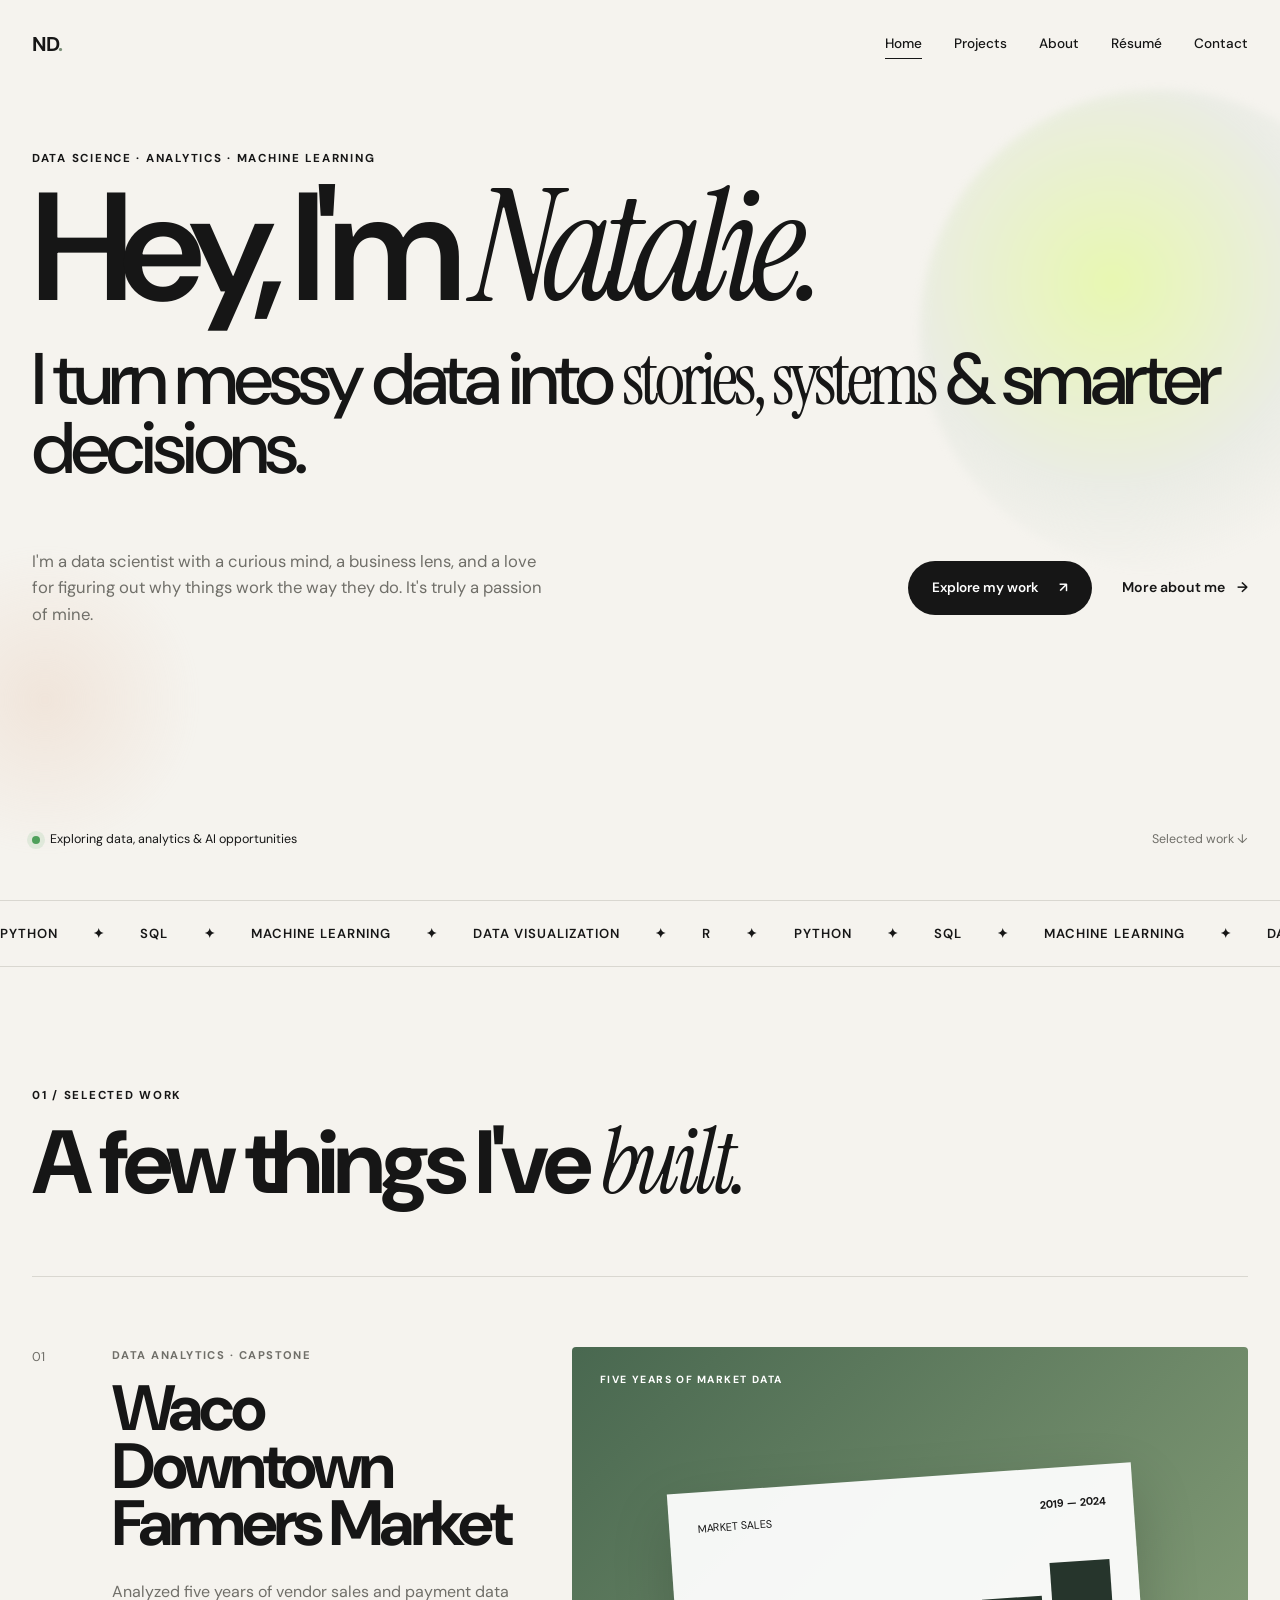
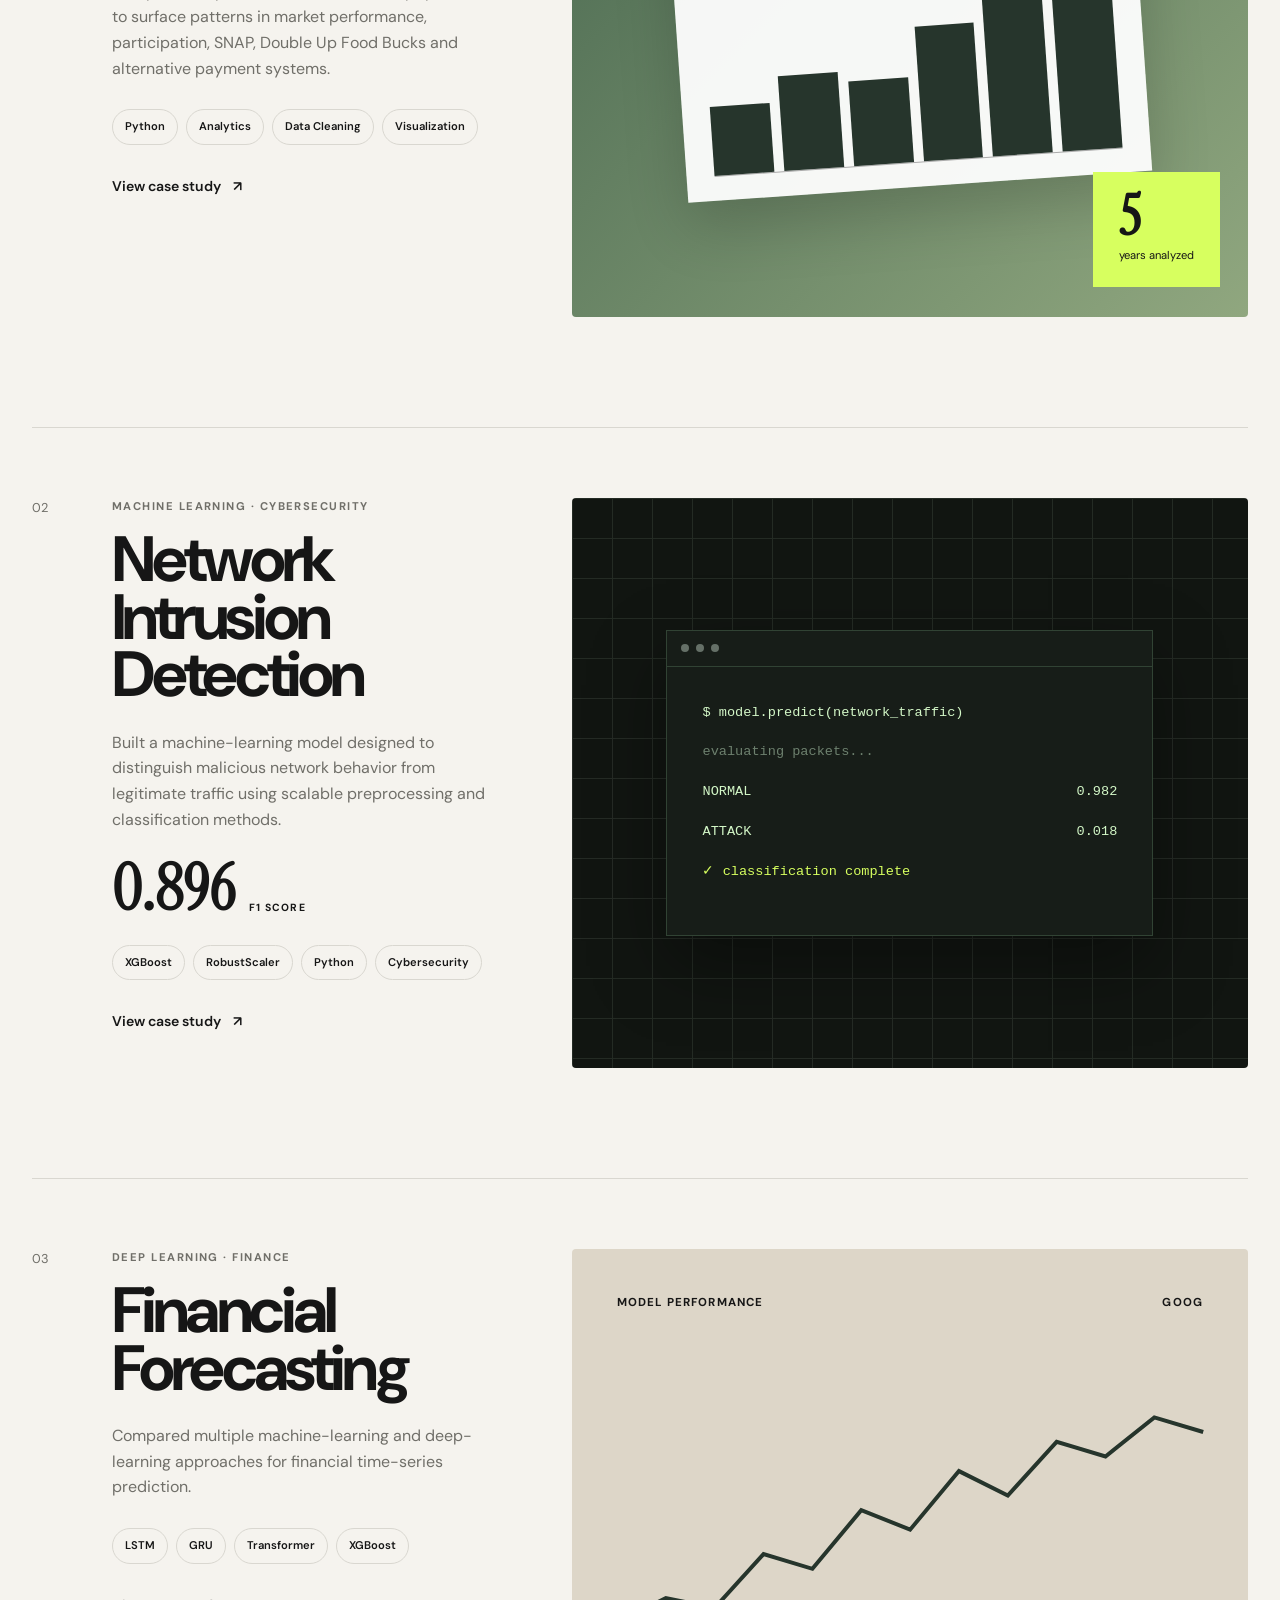
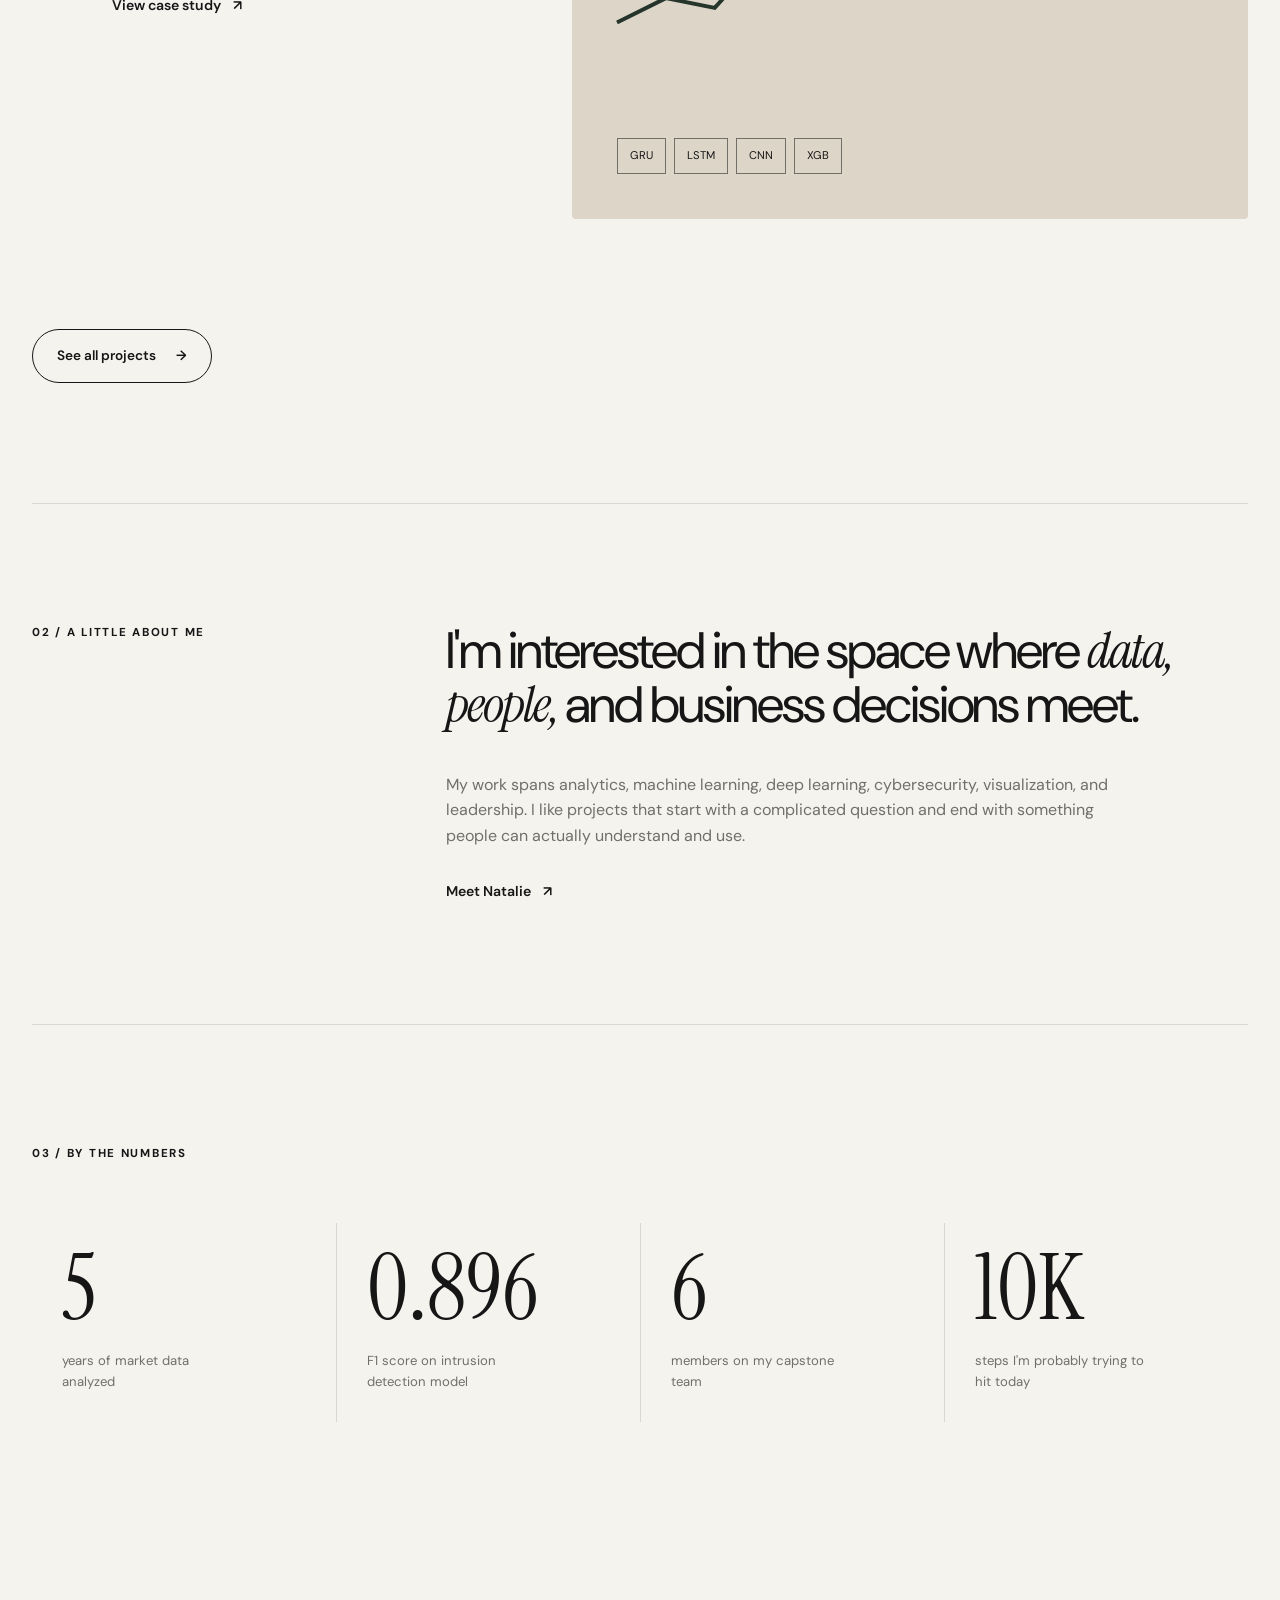
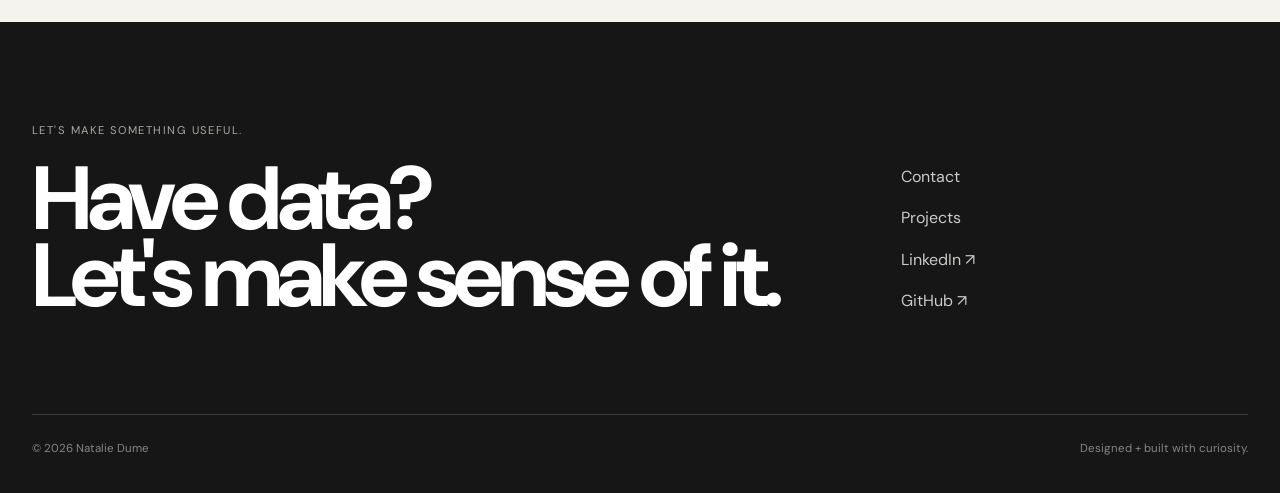
==== commit 83118314: "Update index.html" ====
--- a/index.html
+++ b/index.html
@@ -9,7 +9,7 @@
             content="width=device-width, initial-scale=1.0"
         >
 
-        <title>Natalie Dume | Data Scientist</title>
+        <title>Hi, I'm Natalie Dume </title>
 
         <meta
             name="description"
@@ -111,7 +111,8 @@
             <p class="hero-description">
                 I'm a data scientist with a curious mind,
                 a business lens, and a love for figuring out
-                why things work the way they do.
+                why things work the way they do. It's truly
+                a passion of mine.
             </p>
 
             <div class="hero-actions">
